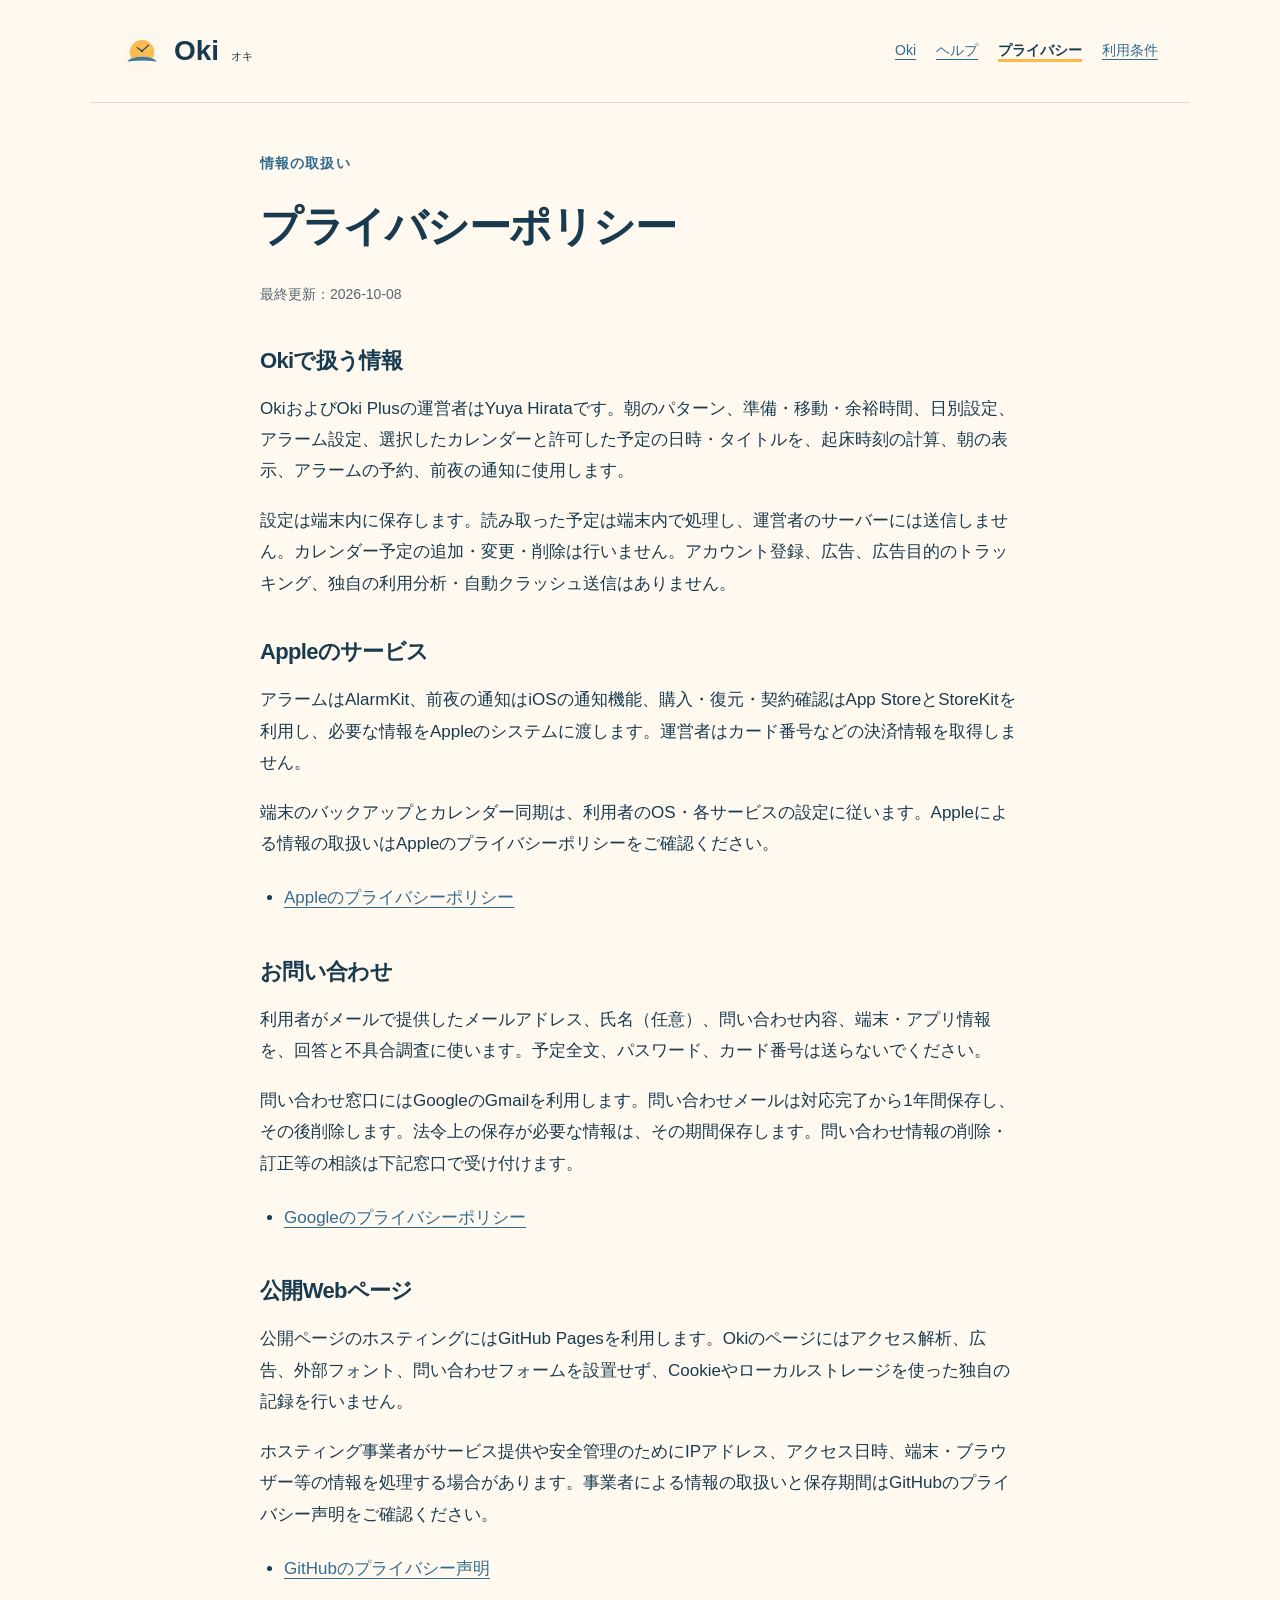
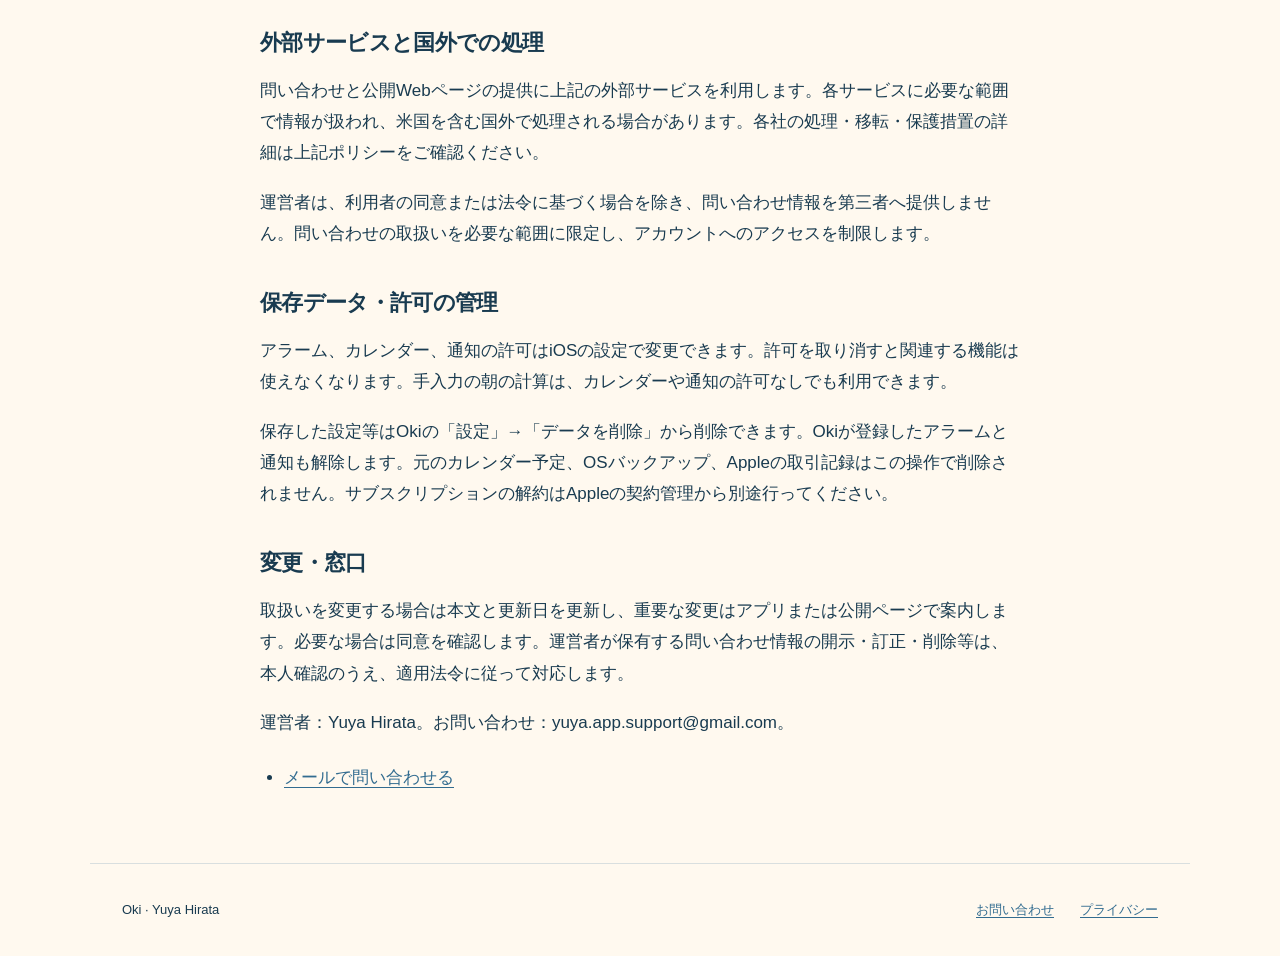
==== privacy.html @ cb15f821 "add(site): publish Oki support and privacy pages" ====
<!doctype html>
<html lang="ja"><head><meta charset="utf-8"><meta name="viewport" content="width=device-width, initial-scale=1">
<title>プライバシーポリシー — Oki</title><meta name="description" content="Okiの端末内データ、Appleのサービス、問い合わせ情報の取扱い。">
<link rel="icon" href="assets/oki-icon.png"><link rel="stylesheet" href="styles.css"></head>
<body><a class="skip" href="#main">本文へ進む</a>
<header><a class="brand" href="index.html"><img src="assets/oki-icon.png" width="40" height="40" alt=""><span>Oki <small>オキ</small></span></a><nav aria-label="メイン"><a href="index.html">Oki</a><a href="support.html">ヘルプ</a><a href="privacy.html" aria-current="page">プライバシー</a><a href="terms.html">利用条件</a></nav></header>
<main id="main"><article class="reading"><p class="eyebrow">情報の取扱い</p><h1>プライバシーポリシー</h1><p class="muted">最終更新：2026-10-08</p><section><h2>Okiで扱う情報</h2><p>OkiおよびOki Plusの運営者はYuya Hirataです。朝のパターン、準備・移動・余裕時間、日別設定、アラーム設定、選択したカレンダーと許可した予定の日時・タイトルを、起床時刻の計算、朝の表示、アラームの予約、前夜の通知に使用します。</p><p>設定は端末内に保存します。読み取った予定は端末内で処理し、運営者のサーバーには送信しません。カレンダー予定の追加・変更・削除は行いません。アカウント登録、広告、広告目的のトラッキング、独自の利用分析・自動クラッシュ送信はありません。</p></section>
<section><h2>Appleのサービス</h2><p>アラームはAlarmKit、前夜の通知はiOSの通知機能、購入・復元・契約確認はApp StoreとStoreKitを利用し、必要な情報をAppleのシステムに渡します。運営者はカード番号などの決済情報を取得しません。</p><p>端末のバックアップとカレンダー同期は、利用者のOS・各サービスの設定に従います。Appleによる情報の取扱いはAppleのプライバシーポリシーをご確認ください。</p><ul><li><a href="https://www.apple.com/legal/privacy/jp/">Appleのプライバシーポリシー</a></li></ul></section>
<section><h2>お問い合わせ</h2><p>利用者がメールで提供したメールアドレス、氏名（任意）、問い合わせ内容、端末・アプリ情報を、回答と不具合調査に使います。予定全文、パスワード、カード番号は送らないでください。</p><p>問い合わせ窓口にはGoogleのGmailを利用します。問い合わせメールは対応完了から1年間保存し、その後削除します。法令上の保存が必要な情報は、その期間保存します。問い合わせ情報の削除・訂正等の相談は下記窓口で受け付けます。</p><ul><li><a href="https://policies.google.com/privacy?hl=ja">Googleのプライバシーポリシー</a></li></ul></section>
<section><h2>公開Webページ</h2><p>公開ページのホスティングにはGitHub Pagesを利用します。Okiのページにはアクセス解析、広告、外部フォント、問い合わせフォームを設置せず、Cookieやローカルストレージを使った独自の記録を行いません。</p><p>ホスティング事業者がサービス提供や安全管理のためにIPアドレス、アクセス日時、端末・ブラウザー等の情報を処理する場合があります。事業者による情報の取扱いと保存期間はGitHubのプライバシー声明をご確認ください。</p><ul><li><a href="https://docs.github.com/en/site-policy/privacy-policies/github-general-privacy-statement">GitHubのプライバシー声明</a></li></ul></section>
<section><h2>外部サービスと国外での処理</h2><p>問い合わせと公開Webページの提供に上記の外部サービスを利用します。各サービスに必要な範囲で情報が扱われ、米国を含む国外で処理される場合があります。各社の処理・移転・保護措置の詳細は上記ポリシーをご確認ください。</p><p>運営者は、利用者の同意または法令に基づく場合を除き、問い合わせ情報を第三者へ提供しません。問い合わせの取扱いを必要な範囲に限定し、アカウントへのアクセスを制限します。</p></section>
<section><h2>保存データ・許可の管理</h2><p>アラーム、カレンダー、通知の許可はiOSの設定で変更できます。許可を取り消すと関連する機能は使えなくなります。手入力の朝の計算は、カレンダーや通知の許可なしでも利用できます。</p><p>保存した設定等はOkiの「設定」→「データを削除」から削除できます。Okiが登録したアラームと通知も解除します。元のカレンダー予定、OSバックアップ、Appleの取引記録はこの操作で削除されません。サブスクリプションの解約はAppleの契約管理から別途行ってください。</p></section>
<section><h2>変更・窓口</h2><p>取扱いを変更する場合は本文と更新日を更新し、重要な変更はアプリまたは公開ページで案内します。必要な場合は同意を確認します。運営者が保有する問い合わせ情報の開示・訂正・削除等は、本人確認のうえ、適用法令に従って対応します。</p><p>運営者：Yuya Hirata。お問い合わせ：yuya.app.support@gmail.com。</p><ul><li><a href="mailto:yuya.app.support@gmail.com?subject=Oki%20Support">メールで問い合わせる</a></li></ul></section>
</article></main>
<footer><p>Oki · Yuya Hirata</p><a href="mailto:yuya.app.support@gmail.com">お問い合わせ</a><a href="privacy.html">プライバシー</a></footer>
</body></html>
---- styles.css ----
:root { color-scheme: light dark; --paper: #fff9ef; --panel: #ffffff; --ink: #193b50; --muted: #566571; --blue: #326c90; --sun: #fcb849; --line: #d9dfdf; font-family: -apple-system, BlinkMacSystemFont, "Hiragino Sans", "Yu Gothic", sans-serif; }
* { box-sizing: border-box; }
body { margin: 0; background: var(--paper); color: var(--ink); font-size: 17px; line-height: 1.85; overflow-wrap: anywhere; }
a { color: var(--blue); text-underline-offset: .25em; }
a:hover { text-decoration-thickness: .15em; }
a:focus-visible, summary:focus-visible { outline: 3px solid var(--blue); outline-offset: 5px; border-radius: 4px; }
.skip { position: absolute; top: -100px; left: 20px; background: var(--panel); padding: 12px; z-index: 1; }
.skip:focus { top: 12px; }
header, main, footer { max-width: 1100px; margin-inline: auto; padding-inline: 32px; }
header { display: flex; align-items: center; justify-content: space-between; gap: 20px; padding-block: 25px; border-bottom: 1px solid var(--line); }
.brand { display: flex; align-items: center; gap: 12px; text-decoration: none; font-family: "Avenir Next", sans-serif; font-size: 28px; font-weight: 750; color: var(--ink); white-space: nowrap; }
.brand img { border-radius: 10px; }
.brand small { font-family: "Hiragino Sans", sans-serif; font-size: 11px; font-weight: 500; margin-left: 4px; }
nav { display: flex; gap: 20px; flex-wrap: wrap; }
nav a { min-height: 44px; display: inline-flex; align-items: center; font-size: 14px; }
nav [aria-current] { color: var(--ink); font-weight: 700; text-decoration-color: var(--sun); text-decoration-thickness: 3px; }
h1, h2 { line-height: 1.5; letter-spacing: -.03em; font-weight: 750; }
h1 { font-size: clamp(32px, 4.2vw, 52px); margin: 12px 0 24px; }
h2 { font-size: 25px; margin: 0 0 16px; }
p { margin-block: 0 18px; }
.eyebrow { font-size: 14px; font-weight: 650; letter-spacing: .08em; color: var(--blue); }
.intro { font-size: 19px; max-width: 34em; }
.muted { color: var(--muted); font-size: 14px; }
.hero { display: grid; grid-template-columns: 1.2fr 1fr; align-items: center; gap: 32px; padding-block: 56px; }
.hero-icon { width: 100%; height: auto; border-radius: 24%; }
.button { display: inline-flex; align-items: center; justify-content: center; min-height: 48px; padding: 10px 22px; border-radius: 14px; background: var(--ink); color: var(--panel); text-decoration: none; font-weight: 650; }
.example { border-top: 1px solid var(--line); border-bottom: 1px solid var(--line); display: grid; grid-template-columns: 1fr 1fr; gap: 40px; padding-block: 42px; align-items: center; }
.clock { display: block; font-family: "Avenir Next", sans-serif; font-size: 70px; font-weight: 650; font-variant-numeric: tabular-nums; letter-spacing: -.04em; }
.timeline { list-style: none; padding: 0; margin: 0; }
.timeline li { display: grid; grid-template-columns: 60px 1fr; gap: 20px; align-items: baseline; padding-block: 8px; }
.timeline time { font-variant-numeric: tabular-nums; color: var(--blue); font-weight: 650; }
.timeline small { color: var(--muted); font-size: 13px; white-space: nowrap; }
.plans { display: grid; grid-template-columns: 1fr 1fr; gap: 48px; padding-block: 42px; }
.note { background: var(--panel); border-left: 5px solid var(--sun); border-radius: 0 14px 14px 0; padding: 26px 30px; margin-bottom: 50px; }
.note p { margin: 0; }
.reading { max-width: 760px; margin-inline: auto; padding-block: 48px; }
.reading section { margin-top: 36px; }
.reading h1 { font-size: clamp(30px, 4vw, 42px); }
.reading h2 { font-size: 22px; }
.reading ul { padding-left: 24px; }
.reading li { margin-block: 10px; }
.reading li a { display: inline-block; padding-block: 5px; }
.faq { border-top: 1px solid var(--line); }
details { padding-block: 18px; border-bottom: 1px solid var(--line); }
summary { font-weight: 650; cursor: pointer; min-height: 44px; display: list-item; padding-top: 7px; }
details p { margin: 16px 0 4px; color: var(--muted); }
.contact { background: var(--panel); border-radius: 20px; padding: 28px; }
.contact .muted { margin-top: 18px; }
footer { display: flex; flex-wrap: wrap; gap: 16px 26px; padding-block: 24px; border-top: 1px solid var(--line); font-size: 13px; align-items: center; }
footer p { flex-grow: 1; margin: 0; }
footer a { display: inline-flex; align-items: center; min-height: 44px; }
@media (max-width: 680px) {
  header, main, footer { padding-inline: 22px; }
  header { flex-direction: column; align-items: flex-start; gap: 10px; }
  nav { gap: 6px 20px; }
  .hero { grid-template-columns: 1fr; padding-block: 34px; gap: 20px; }
  .hero-icon { max-width: 240px; justify-self: center; }
  .example, .plans { grid-template-columns: 1fr; gap: 26px; }
  .reading { padding-block: 34px; }
  .contact, .note { padding: 24px; }
}
@media (prefers-color-scheme: dark) {
  :root { --paper: #142530; --panel: #203440; --ink: #f5eedf; --muted: #bccbd2; --blue: #a2d0eb; --line: #3b505d; }
  .button { color: #193b50; }
}
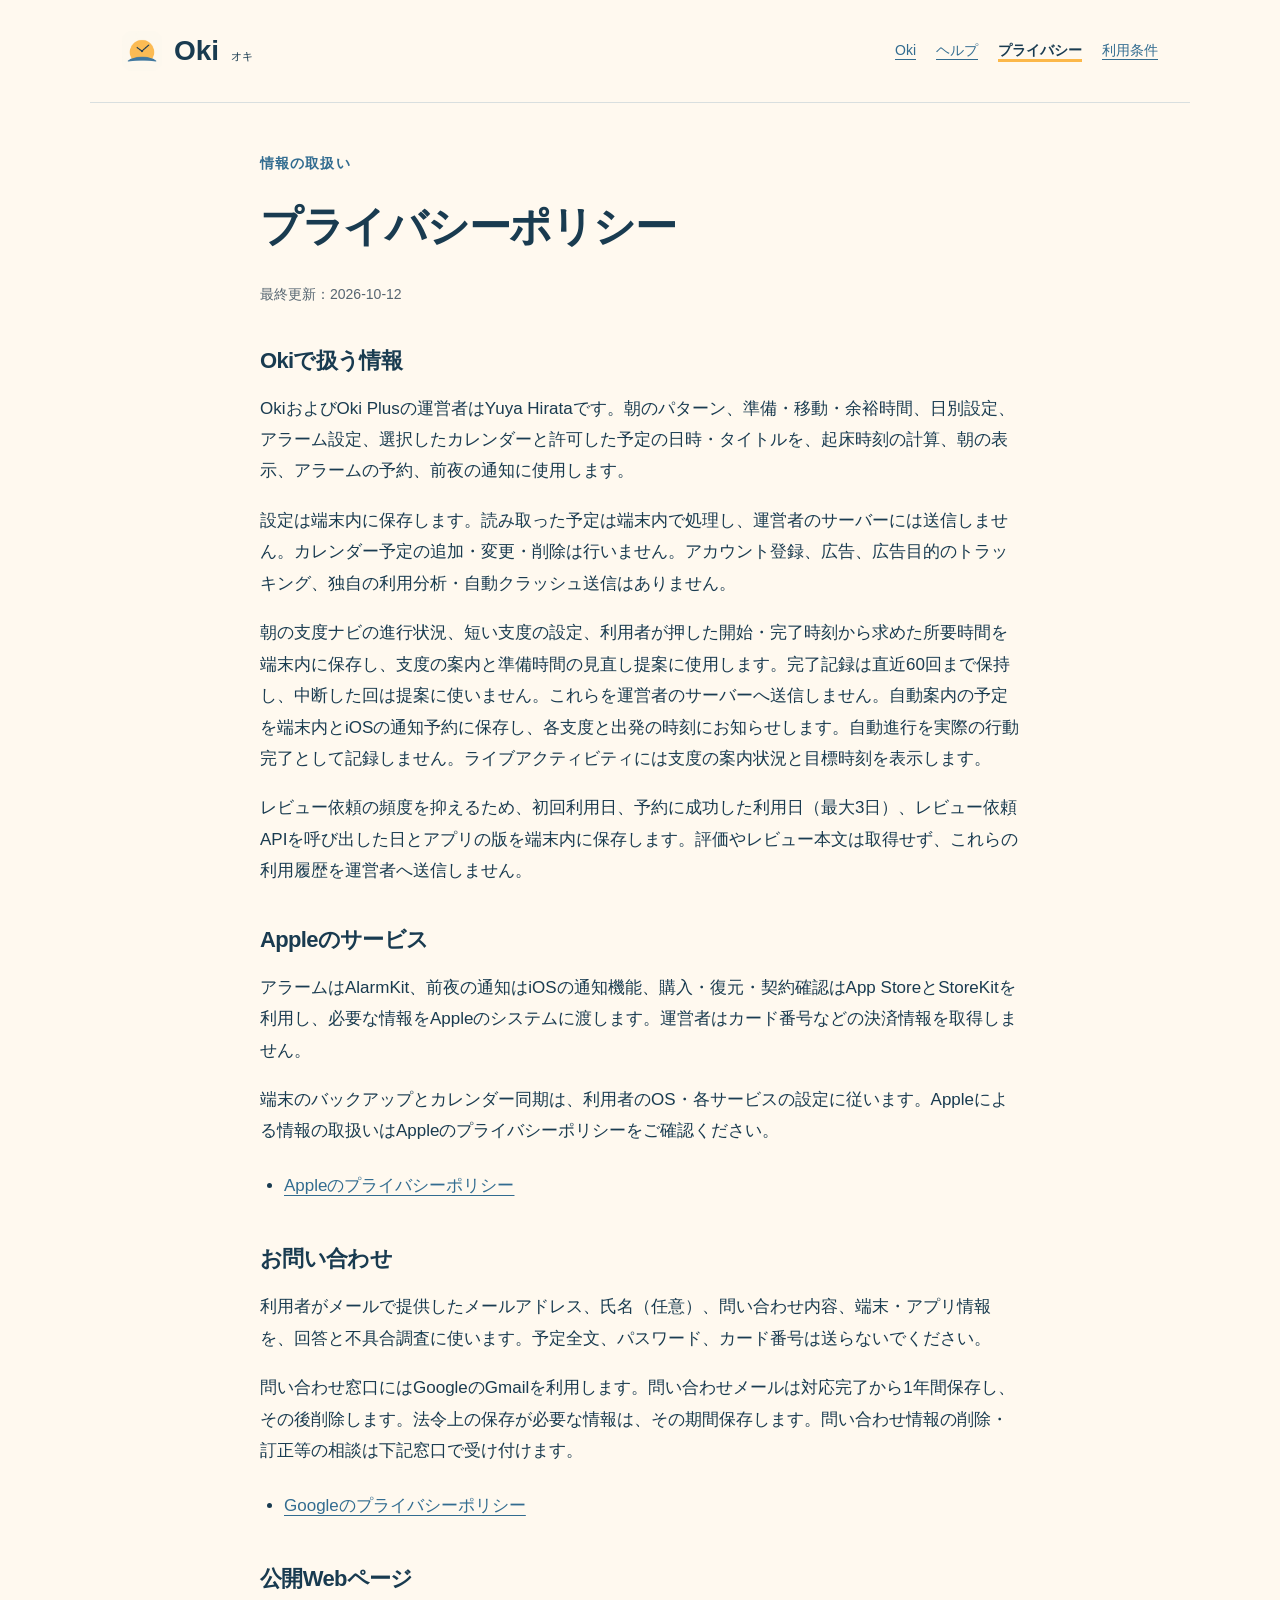
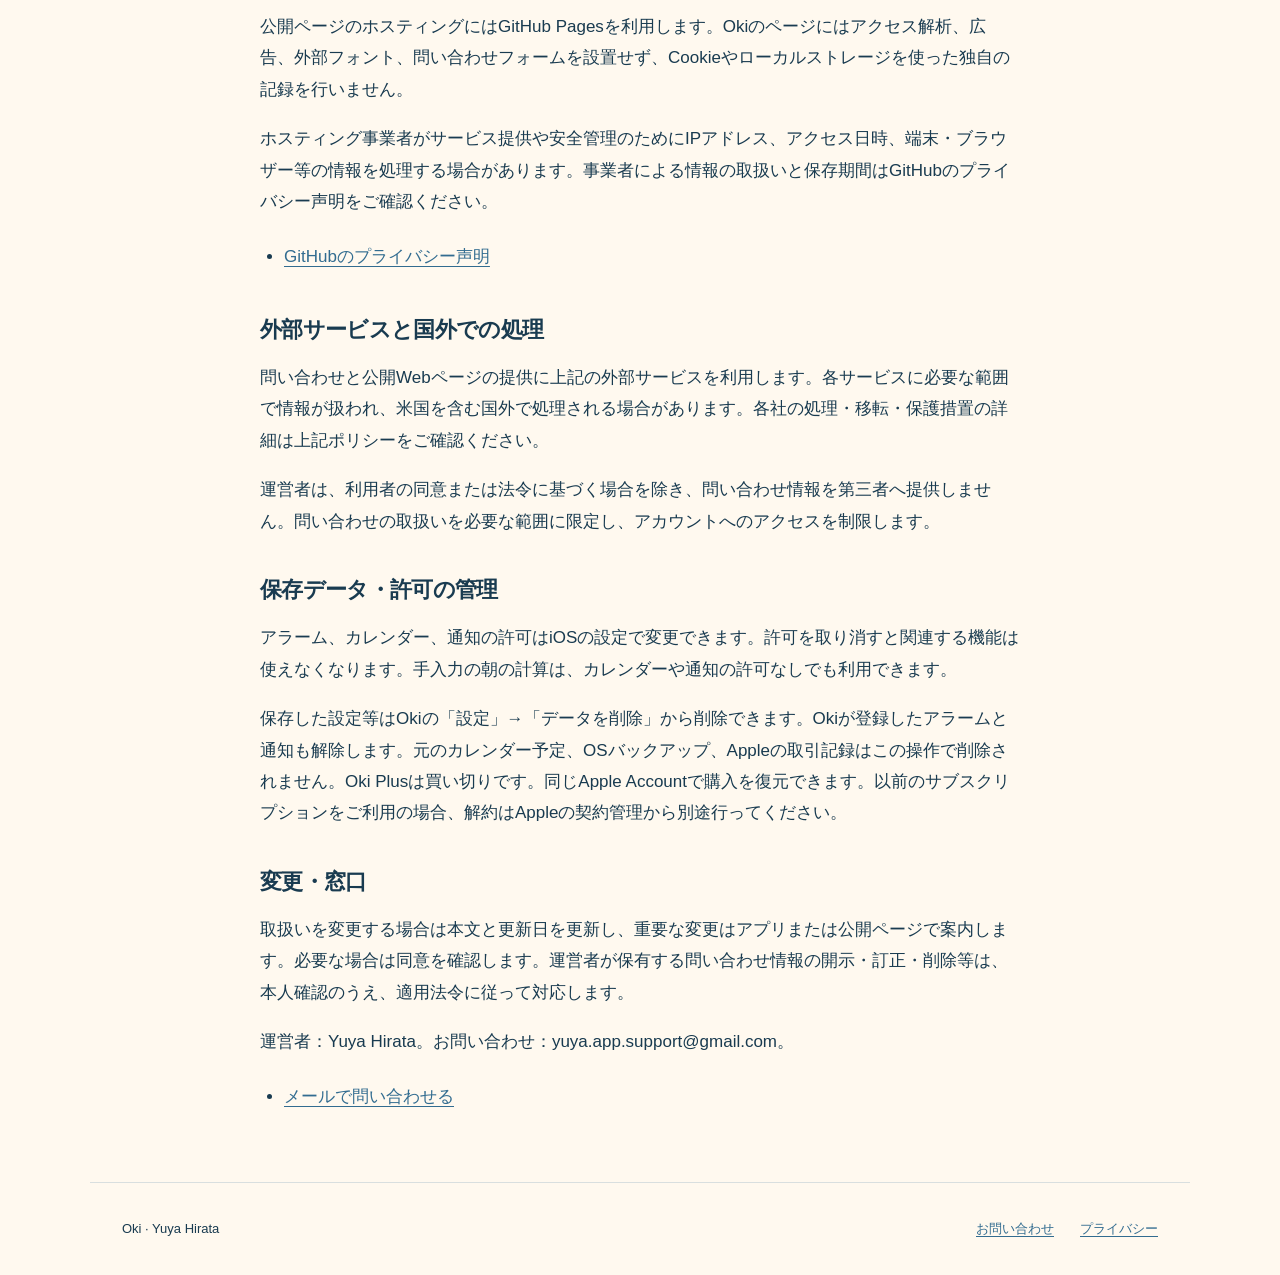
==== commit 50258f64: "docs: update Plus lifetime pricing and privacy policy" ====
--- a/privacy.html
+++ b/privacy.html
@@ -4,12 +4,12 @@
 <link rel="icon" href="assets/oki-icon.png"><link rel="stylesheet" href="styles.css"></head>
 <body><a class="skip" href="#main">本文へ進む</a>
 <header><a class="brand" href="index.html"><img src="assets/oki-icon.png" width="40" height="40" alt=""><span>Oki <small>オキ</small></span></a><nav aria-label="メイン"><a href="index.html">Oki</a><a href="support.html">ヘルプ</a><a href="privacy.html" aria-current="page">プライバシー</a><a href="terms.html">利用条件</a></nav></header>
-<main id="main"><article class="reading"><p class="eyebrow">情報の取扱い</p><h1>プライバシーポリシー</h1><p class="muted">最終更新：2026-10-08</p><section><h2>Okiで扱う情報</h2><p>OkiおよびOki Plusの運営者はYuya Hirataです。朝のパターン、準備・移動・余裕時間、日別設定、アラーム設定、選択したカレンダーと許可した予定の日時・タイトルを、起床時刻の計算、朝の表示、アラームの予約、前夜の通知に使用します。</p><p>設定は端末内に保存します。読み取った予定は端末内で処理し、運営者のサーバーには送信しません。カレンダー予定の追加・変更・削除は行いません。アカウント登録、広告、広告目的のトラッキング、独自の利用分析・自動クラッシュ送信はありません。</p></section>
+<main id="main"><article class="reading"><p class="eyebrow">情報の取扱い</p><h1>プライバシーポリシー</h1><p class="muted">最終更新：2026-10-12</p><section><h2>Okiで扱う情報</h2><p>OkiおよびOki Plusの運営者はYuya Hirataです。朝のパターン、準備・移動・余裕時間、日別設定、アラーム設定、選択したカレンダーと許可した予定の日時・タイトルを、起床時刻の計算、朝の表示、アラームの予約、前夜の通知に使用します。</p><p>設定は端末内に保存します。読み取った予定は端末内で処理し、運営者のサーバーには送信しません。カレンダー予定の追加・変更・削除は行いません。アカウント登録、広告、広告目的のトラッキング、独自の利用分析・自動クラッシュ送信はありません。</p><p>朝の支度ナビの進行状況、短い支度の設定、利用者が押した開始・完了時刻から求めた所要時間を端末内に保存し、支度の案内と準備時間の見直し提案に使用します。完了記録は直近60回まで保持し、中断した回は提案に使いません。これらを運営者のサーバーへ送信しません。自動案内の予定を端末内とiOSの通知予約に保存し、各支度と出発の時刻にお知らせします。自動進行を実際の行動完了として記録しません。ライブアクティビティには支度の案内状況と目標時刻を表示します。</p><p>レビュー依頼の頻度を抑えるため、初回利用日、予約に成功した利用日（最大3日）、レビュー依頼APIを呼び出した日とアプリの版を端末内に保存します。評価やレビュー本文は取得せず、これらの利用履歴を運営者へ送信しません。</p></section>
 <section><h2>Appleのサービス</h2><p>アラームはAlarmKit、前夜の通知はiOSの通知機能、購入・復元・契約確認はApp StoreとStoreKitを利用し、必要な情報をAppleのシステムに渡します。運営者はカード番号などの決済情報を取得しません。</p><p>端末のバックアップとカレンダー同期は、利用者のOS・各サービスの設定に従います。Appleによる情報の取扱いはAppleのプライバシーポリシーをご確認ください。</p><ul><li><a href="https://www.apple.com/legal/privacy/jp/">Appleのプライバシーポリシー</a></li></ul></section>
 <section><h2>お問い合わせ</h2><p>利用者がメールで提供したメールアドレス、氏名（任意）、問い合わせ内容、端末・アプリ情報を、回答と不具合調査に使います。予定全文、パスワード、カード番号は送らないでください。</p><p>問い合わせ窓口にはGoogleのGmailを利用します。問い合わせメールは対応完了から1年間保存し、その後削除します。法令上の保存が必要な情報は、その期間保存します。問い合わせ情報の削除・訂正等の相談は下記窓口で受け付けます。</p><ul><li><a href="https://policies.google.com/privacy?hl=ja">Googleのプライバシーポリシー</a></li></ul></section>
 <section><h2>公開Webページ</h2><p>公開ページのホスティングにはGitHub Pagesを利用します。Okiのページにはアクセス解析、広告、外部フォント、問い合わせフォームを設置せず、Cookieやローカルストレージを使った独自の記録を行いません。</p><p>ホスティング事業者がサービス提供や安全管理のためにIPアドレス、アクセス日時、端末・ブラウザー等の情報を処理する場合があります。事業者による情報の取扱いと保存期間はGitHubのプライバシー声明をご確認ください。</p><ul><li><a href="https://docs.github.com/en/site-policy/privacy-policies/github-general-privacy-statement">GitHubのプライバシー声明</a></li></ul></section>
 <section><h2>外部サービスと国外での処理</h2><p>問い合わせと公開Webページの提供に上記の外部サービスを利用します。各サービスに必要な範囲で情報が扱われ、米国を含む国外で処理される場合があります。各社の処理・移転・保護措置の詳細は上記ポリシーをご確認ください。</p><p>運営者は、利用者の同意または法令に基づく場合を除き、問い合わせ情報を第三者へ提供しません。問い合わせの取扱いを必要な範囲に限定し、アカウントへのアクセスを制限します。</p></section>
-<section><h2>保存データ・許可の管理</h2><p>アラーム、カレンダー、通知の許可はiOSの設定で変更できます。許可を取り消すと関連する機能は使えなくなります。手入力の朝の計算は、カレンダーや通知の許可なしでも利用できます。</p><p>保存した設定等はOkiの「設定」→「データを削除」から削除できます。Okiが登録したアラームと通知も解除します。元のカレンダー予定、OSバックアップ、Appleの取引記録はこの操作で削除されません。サブスクリプションの解約はAppleの契約管理から別途行ってください。</p></section>
+<section><h2>保存データ・許可の管理</h2><p>アラーム、カレンダー、通知の許可はiOSの設定で変更できます。許可を取り消すと関連する機能は使えなくなります。手入力の朝の計算は、カレンダーや通知の許可なしでも利用できます。</p><p>保存した設定等はOkiの「設定」→「データを削除」から削除できます。Okiが登録したアラームと通知も解除します。元のカレンダー予定、OSバックアップ、Appleの取引記録はこの操作で削除されません。Oki Plusは買い切りです。同じApple Accountで購入を復元できます。以前のサブスクリプションをご利用の場合、解約はAppleの契約管理から別途行ってください。</p></section>
 <section><h2>変更・窓口</h2><p>取扱いを変更する場合は本文と更新日を更新し、重要な変更はアプリまたは公開ページで案内します。必要な場合は同意を確認します。運営者が保有する問い合わせ情報の開示・訂正・削除等は、本人確認のうえ、適用法令に従って対応します。</p><p>運営者：Yuya Hirata。お問い合わせ：yuya.app.support@gmail.com。</p><ul><li><a href="mailto:yuya.app.support@gmail.com?subject=Oki%20Support">メールで問い合わせる</a></li></ul></section>
 </article></main>
 <footer><p>Oki · Yuya Hirata</p><a href="mailto:yuya.app.support@gmail.com">お問い合わせ</a><a href="privacy.html">プライバシー</a></footer>
